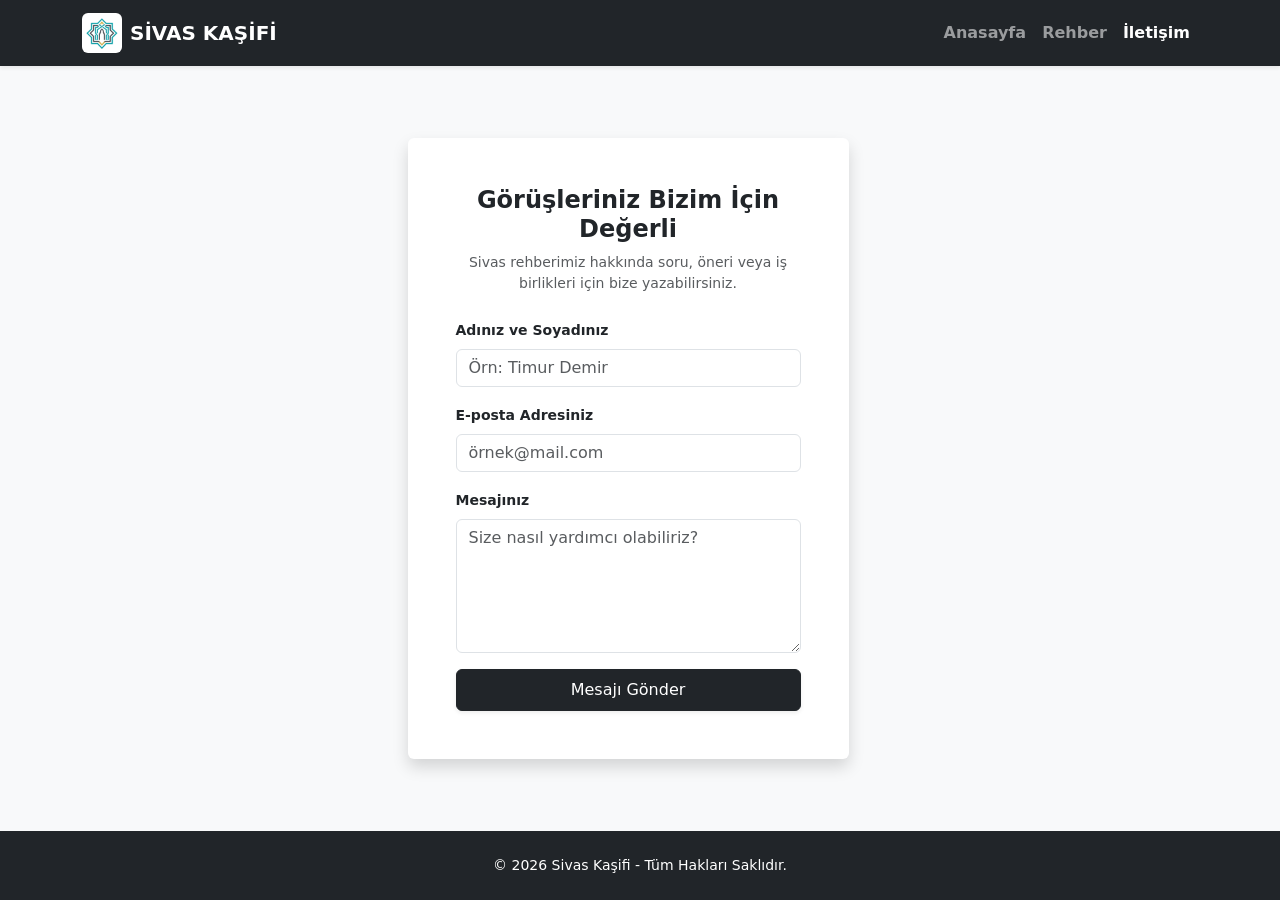
==== iletisim.html @ 49278c1f "Project infrastructure has been created." ====
<!DOCTYPE html>
<html lang="tr">
<head>
    <meta charset="UTF-8">
    <meta name="viewport" content="width=device-width, initial-scale=1.0">
    <title>Bize Ulaşın | Sivas Kaşifi</title>
    <link rel="icon" href="images/logo.png" type="image/png" >
    <link href="https://cdn.jsdelivr.net/npm/bootstrap@5.3.0/dist/css/bootstrap.min.css" rel="stylesheet">
    <link rel="stylesheet" href="assets/css/style.css">
</head>
<body class="d-flex flex-column min-vh-100 bg-light">

    <nav class="navbar navbar-expand-lg navbar-dark bg-dark sticky-top shadow-sm">
        <div class="container">
            <a class="navbar-brand d-flex align-items-center fw-bold" href="index.html">
                <img src="images/logo.png" alt="Sivas Kaşifi Logo" width="40" height="40" class="d-inline-block align-top bg-white p-1 rounded me-2">
                <span>SİVAS KAŞİFİ</span>
            </a>
            <button class="navbar-toggler" border-0 shadow-none type="button" data-bs-toggle="collapse" data-bs-target="#navbarNav">
                <span class="navbar-toggler-icon"></span>
            </button>
            <div class="collapse navbar-collapse" id="navbarNav">
                <ul class="navbar-nav ms-auto fw-bold">
                    <li class="nav-item"><a class="nav-link" href="index.html">Anasayfa</a></li>
                    <li class="nav-item"><a class="nav-link" href="rehber.html">Rehber</a></li>
                    <li class="nav-item"><a class="nav-link active" href="iletisim.html">İletişim</a></li>
                </ul>
            </div>
        </div>
    </nav>

    <main class="container py-5 flex-grow-1 d-flex align-items-center">
        <div class="row justify-content-center w-100">
            <div class="col-md-7 col-lg-5">
                <div class="p-5 bg-white border-0 shadow rounded">
                    
                    <div class="text-center mb-4">
                        <h2 class="h4 fw-bold text-dark">Görüşleriniz Bizim İçin Değerli</h2>
                        <p class="text-muted small">Sivas rehberimiz hakkında soru, öneri veya iş birlikleri için bize yazabilirsiniz.</p>
                    </div>

                    <form>
                        <div class="mb-3">
                            <label class="form-label small fw-bold">Adınız ve Soyadınız</label>
                            <input type="text" class="form-control" placeholder="Örn: Timur Demir">
                        </div>
                        <div class="mb-3">
                            <label class="form-label small fw-bold">E-posta Adresiniz</label>
                            <input type="email" class="form-control" placeholder="örnek@mail.com">
                        </div>
                        <div class="mb-3">
                            <label class="form-label small fw-bold">Mesajınız</label>
                            <textarea class="form-control" rows="5" placeholder="Size nasıl yardımcı olabiliriz?"></textarea>
                        </div>
                        <button type="submit" class="btn btn-dark w-100 py-2 shadow-sm">Mesajı Gönder</button>
                    </form>

                </div>
            </div>
        </div>
    </main>

    <footer class="mt-auto py-4 bg-dark text-white text-center">
        <div class="container">
            <p class="mb-0 small">© 2026 Sivas Kaşifi - Tüm Hakları Saklıdır.</p>
        </div>
    </footer>

    <script src="https://code.jquery.com/jquery-3.7.1.min.js"></script>
    <script src="https://cdn.jsdelivr.net/npm/bootstrap@5.3.0/dist/js/bootstrap.bundle.min.js"></script>
    <script src="assets/js/main.js"></script>
</body>
</html>
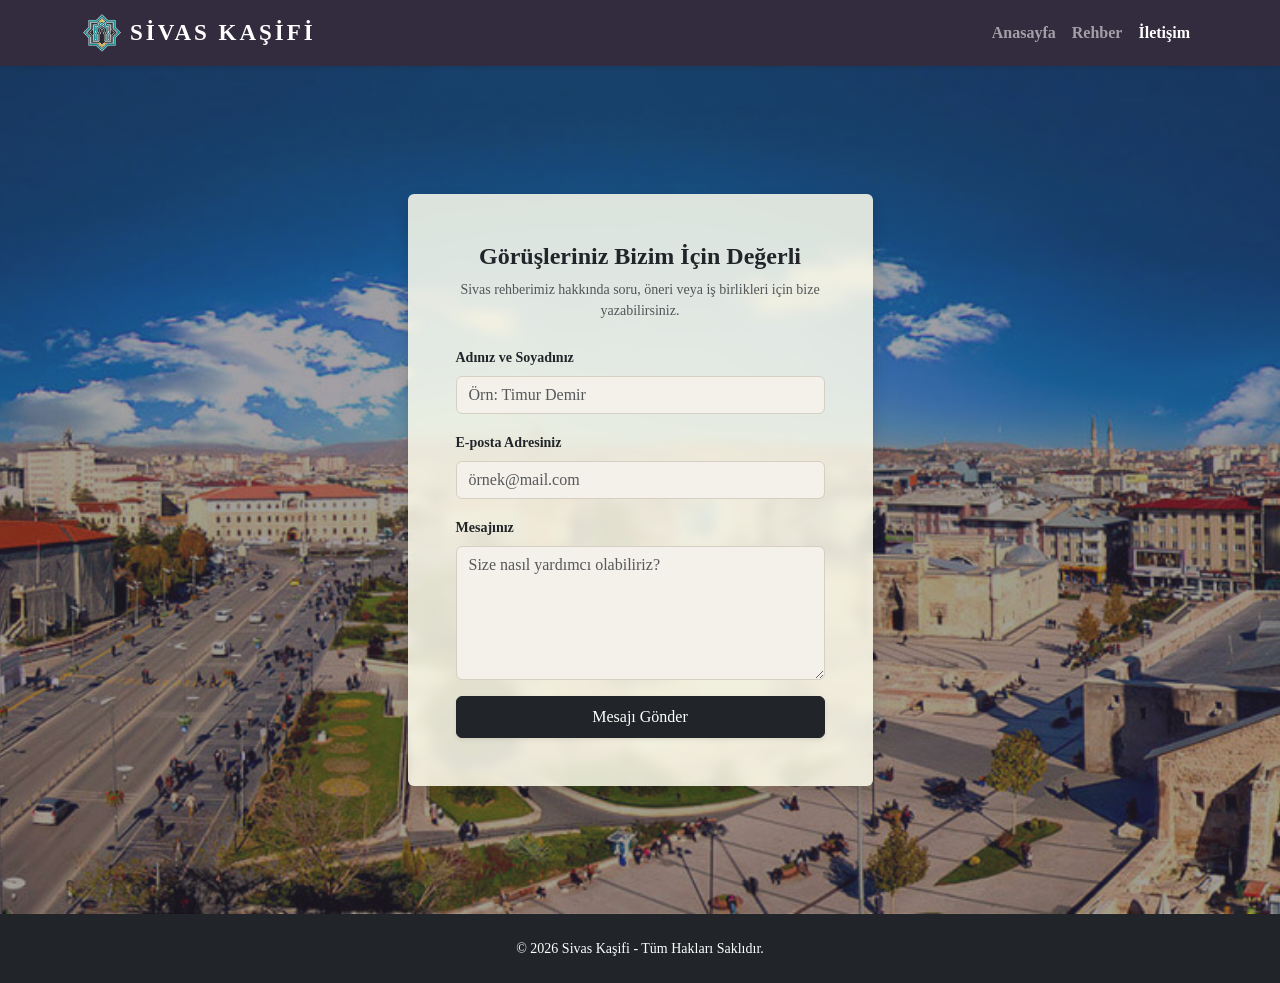
==== commit f7ba9870: "Improve site design and CSS" ====
--- a/iletisim.html
+++ b/iletisim.html
@@ -1,22 +1,26 @@
 <!DOCTYPE html>
 <html lang="tr">
+
 <head>
     <meta charset="UTF-8">
     <meta name="viewport" content="width=device-width, initial-scale=1.0">
     <title>Bize Ulaşın | Sivas Kaşifi</title>
-    <link rel="icon" href="images/logo.png" type="image/png" >
+    <link rel="icon" href="images/logo2.png" type="image/png">
     <link href="https://cdn.jsdelivr.net/npm/bootstrap@5.3.0/dist/css/bootstrap.min.css" rel="stylesheet">
     <link rel="stylesheet" href="assets/css/style.css">
 </head>
-<body class="d-flex flex-column min-vh-100 bg-light">
 
-    <nav class="navbar navbar-expand-lg navbar-dark bg-dark sticky-top shadow-sm">
+<body class="d-flex flex-column min-vh-100">
+
+    <nav class="navbar navbar-expand-lg navbar-dark sticky-top shadow-sm">
         <div class="container">
             <a class="navbar-brand d-flex align-items-center fw-bold" href="index.html">
-                <img src="images/logo.png" alt="Sivas Kaşifi Logo" width="40" height="40" class="d-inline-block align-top bg-white p-1 rounded me-2">
+                <img src="images/logo2.png" alt="Sivas Kaşifi Logo" width="40" height="40"
+                    class="d-inline-block align-top me-2">
                 <span>SİVAS KAŞİFİ</span>
             </a>
-            <button class="navbar-toggler" border-0 shadow-none type="button" data-bs-toggle="collapse" data-bs-target="#navbarNav">
+            <button class="navbar-toggler border-0 shadow-none" type="button" data-bs-toggle="collapse"
+                data-bs-target="#navbarNav">
                 <span class="navbar-toggler-icon"></span>
             </button>
             <div class="collapse navbar-collapse" id="navbarNav">
@@ -29,32 +33,36 @@
         </div>
     </nav>
 
-    <main class="container py-5 flex-grow-1 d-flex align-items-center">
-        <div class="row justify-content-center w-100">
-            <div class="col-md-7 col-lg-5">
-                <div class="p-5 bg-white border-0 shadow rounded">
-                    
-                    <div class="text-center mb-4">
-                        <h2 class="h4 fw-bold text-dark">Görüşleriniz Bizim İçin Değerli</h2>
-                        <p class="text-muted small">Sivas rehberimiz hakkında soru, öneri veya iş birlikleri için bize yazabilirsiniz.</p>
+    <main class="contact-section flex-grow-1 d-flex align-items-center">
+        <div class="container py-5">
+            <div class="row justify-content-center g-0">
+                <div class="col-11 col-sm-9 col-md-7 col-lg-5">
+                    <div class="p-4 p-md-5 border-0 shadow rounded form-card">
+
+                        <div class="text-center mb-4">
+                            <h2 class="h4 fw-bold text-dark">Görüşleriniz Bizim İçin Değerli</h2>
+                            <p class="text-muted small">Sivas rehberimiz hakkında soru, öneri veya iş birlikleri için
+                                bize yazabilirsiniz.</p>
+                        </div>
+
+                        <form>
+                            <div class="mb-3">
+                                <label class="form-label small fw-bold">Adınız ve Soyadınız</label>
+                                <input type="text" class="form-control" placeholder="Örn: Timur Demir">
+                            </div>
+                            <div class="mb-3">
+                                <label class="form-label small fw-bold">E-posta Adresiniz</label>
+                                <input type="email" class="form-control" placeholder="örnek@mail.com">
+                            </div>
+                            <div class="mb-3">
+                                <label class="form-label small fw-bold">Mesajınız</label>
+                                <textarea class="form-control" rows="5"
+                                    placeholder="Size nasıl yardımcı olabiliriz?"></textarea>
+                            </div>
+                            <button type="submit" class="btn btn-dark w-100 py-2 shadow-sm">Mesajı Gönder</button>
+                        </form>
+
                     </div>
-
-                    <form>
-                        <div class="mb-3">
-                            <label class="form-label small fw-bold">Adınız ve Soyadınız</label>
-                            <input type="text" class="form-control" placeholder="Örn: Timur Demir">
-                        </div>
-                        <div class="mb-3">
-                            <label class="form-label small fw-bold">E-posta Adresiniz</label>
-                            <input type="email" class="form-control" placeholder="örnek@mail.com">
-                        </div>
-                        <div class="mb-3">
-                            <label class="form-label small fw-bold">Mesajınız</label>
-                            <textarea class="form-control" rows="5" placeholder="Size nasıl yardımcı olabiliriz?"></textarea>
-                        </div>
-                        <button type="submit" class="btn btn-dark w-100 py-2 shadow-sm">Mesajı Gönder</button>
-                    </form>
-
                 </div>
             </div>
         </div>
@@ -70,4 +78,5 @@
     <script src="https://cdn.jsdelivr.net/npm/bootstrap@5.3.0/dist/js/bootstrap.bundle.min.js"></script>
     <script src="assets/js/main.js"></script>
 </body>
+
 </html>
--- a/assets/css/style.css
+++ b/assets/css/style.css
@@ -0,0 +1,340 @@
+.navbar{
+background-color:#332c3e;
+}
+
+.navbar-nav .nav-link:hover{
+color:#f4c542;
+}
+
+.navbar-brand{
+font-family:Cambria,Cochin,Georgia,Times,'Times New Roman',serif;
+font-size:23px;
+letter-spacing:3px;
+}
+
+body{
+background-color:#fffee1;
+font-family:Cambria,Cochin,Georgia,Times,'Times New Roman',serif;
+}
+
+.card-img-top{
+height:260px;
+object-fit:cover;
+}
+
+.card{
+background-color:#fffcf0;
+}
+
+.form-card{
+background-color:rgba(255,254,238,0.85);
+backdrop-filter:blur(6px);
+border-left:5px solid #332c3e;
+}
+
+.contact-section{
+background-image:linear-gradient(rgba(51,44,62,0.45),rgba(51,44,62,0.45)),url("../../images/sivas-iletisim.jpg");
+background-size:cover;
+background-position:center;
+padding:80px 0;
+}
+
+.btn-dark:hover{
+background-color:#4b405a;
+color:#f4c542;
+transition:0.3s;
+}
+
+.form-control{
+background-color:#f4f1ea;
+border:1px solid #d6d0c4;
+transition:0.2s;
+}
+
+.form-control:focus{
+background-color:white;
+border-color:#5fa8a8;
+box-shadow:0 0 5px rgba(95,168,168,0.3);
+}
+
+h1,h2,h3,h4,h5,h6{
+font-family:Georgia,'Times New Roman',Times,serif;
+}
+
+.carousel-img{
+width:100%;
+height:60vh;
+object-fit:cover;
+}
+
+.carousel-caption{
+background-color:rgba(51,44,62,0.65);
+border-radius:10px;
+padding:15px;
+}
+
+@media(max-width:768px){
+
+h1{
+font-size:36px;
+}
+
+.navbar-brand{
+font-size:18px;
+letter-spacing:1px;
+}
+
+.navbar-brand img{
+width:32px;
+height:32px;
+}
+
+.card-img-top{
+height:200px;
+}
+
+.carousel-img{
+height:260px;
+object-fit:cover;
+}
+
+.form-card{
+padding:25px!important;
+}
+
+.contact-section{
+padding:40px 15px;
+}
+}
+
+.rehber-card{
+height:280px!important;
+overflow:hidden;
+border:2px solid #2bb3b3;
+transition:0.3s;
+display:flex!important;
+}
+
+.card h5{
+font-weight:800!important;
+font-size:22px;
+}
+
+.rehber-card .row.g-0{
+width:100%;
+height:100%;
+margin:0;
+}
+
+.rehber-card .col-md-6.p-4{
+display:flex!important;
+flex-direction:column!important;
+height:100%!important;
+justify-content:flex-start!important;
+}
+
+.rehber-card h5{
+font-weight:800!important;
+font-size:20px;
+margin-bottom:0;
+flex-shrink:0;
+}
+
+.rehber-card p.text-muted{
+flex-grow:1!important;
+margin-top:10px!important;
+margin-bottom:10px!important;
+font-size:0.9rem;
+overflow:hidden;
+}
+
+.rehber-card .detay-btn{
+margin-top:auto!important;
+background-color:#332c3e;
+color:white;
+border:none;
+padding:8px 20px;
+transition:0.3s;
+align-self:flex-start;
+}
+
+.rehber-card .detay-btn:hover{
+background-color:#4b405a;
+color:#f4c542;
+}
+
+.rehber-card .col-md-6:last-child{
+height:100%;
+}
+
+.rehber-card img{
+height:100%!important;
+width:100%!important;
+object-fit:cover;
+}
+
+.rehber-card:hover{
+transform:translateY(-5px);
+box-shadow:0 10px 20px rgba(0,0,0,0.15);
+}
+
+@media(max-width:768px){
+
+.rehber-card{
+height:auto!important;
+flex-direction:column!important;
+}
+
+.rehber-card .col-md-6{
+width:100%!important;
+height:auto!important;
+}
+
+.rehber-card img{
+height:220px!important;
+object-fit:cover!important;
+display:block!important;
+}
+
+}
+
+/* ================= DARK THEME (inactive until body gets class="dark-theme") ================= */
+
+body.dark-theme{
+background-color:#1e1b26;
+color:#e6e2f0;
+}
+
+body.dark-theme .navbar{
+background-color:#181522;
+}
+
+body.dark-theme .navbar-nav .nav-link{
+color:#e6e2f0;
+}
+
+body.dark-theme .navbar-nav .nav-link:hover{
+color:#f4c542;
+}
+
+body.dark-theme .card{
+background-color:#262232;
+color:#e6e2f0;
+}
+
+body.dark-theme .form-card{
+background-color:rgba(38,34,50,0.9);
+border-left:5px solid #f4c542;
+}
+
+body.dark-theme .form-control{
+background-color:#2e2940;
+border:1px solid #4a4560;
+color:#ffffff;
+}
+
+body.dark-theme .form-control:focus{
+background-color:#352f4d;
+border-color:#f4c542;
+box-shadow:0 0 5px rgba(244,197,66,0.3);
+}
+
+body.dark-theme .contact-section{
+background-image:
+linear-gradient(rgba(20,18,30,0.7),rgba(20,18,30,0.7)),
+url("../../images/sivas-iletisim.jpg");
+}
+
+body.dark-theme .carousel-caption{
+background-color:rgba(20,18,30,0.75);
+}
+
+body.dark-theme .rehber-card{
+border:2px solid #f4c542;
+background-color:#262232;
+}
+
+body.dark-theme .rehber-card .detay-btn{
+background-color:#f4c542;
+color:#1e1b26;
+}
+
+body.dark-theme .rehber-card .detay-btn:hover{
+background-color:#d4a92f;
+color:white;
+}
+
+body.dark-theme .btn-dark{
+background-color:#2e2940;
+}
+
+body.dark-theme .btn-dark:hover{
+background-color:#f4c542;
+color:#1e1b26;
+}
+
+body.dark-theme .navbar-brand,
+body.dark-theme .nav-link{
+color:#e6e2f0!important;
+}
+
+body.dark-theme .navbar-brand:hover{
+color:#f4c542!important;
+}
+
+body.dark-theme .text-dark{
+color:#e6e2f0!important;
+}
+
+body.dark-theme .text-muted{
+color:#bfb8d6!important;
+}
+
+body.dark-theme .form-label{
+color:#e6e2f0!important;
+}
+body.dark-theme .form-control::placeholder{
+color:#bfb8d6!important;
+opacity:1;
+}
+
+body.dark-theme .form-control{
+color:#ffffff!important;
+}
+
+body.dark-theme textarea::placeholder{
+color:#bfb8d6!important;
+opacity:1;
+}
+
+body.dark-theme .bg-light,
+body.dark-theme .bg-white{
+background-color:#262232!important;
+color:#e6e2f0!important;
+}
+
+body.dark-theme .rounded{
+background-color:#262232!important;
+}
+
+body.dark-theme .modal-content{
+background-color:#262232!important;
+color:#e6e2f0!important;
+}
+
+body.dark-theme .modal-body{
+background-color:#262232!important;
+}
+
+body.dark-theme #modalTitle{
+color:#e6e2f0!important;
+border-color:#4a4560!important;
+}
+
+body.dark-theme #modalDescription{
+color:#bfb8d6!important;
+}
+
+body.dark-theme .btn-close{
+filter:invert(1);
+}
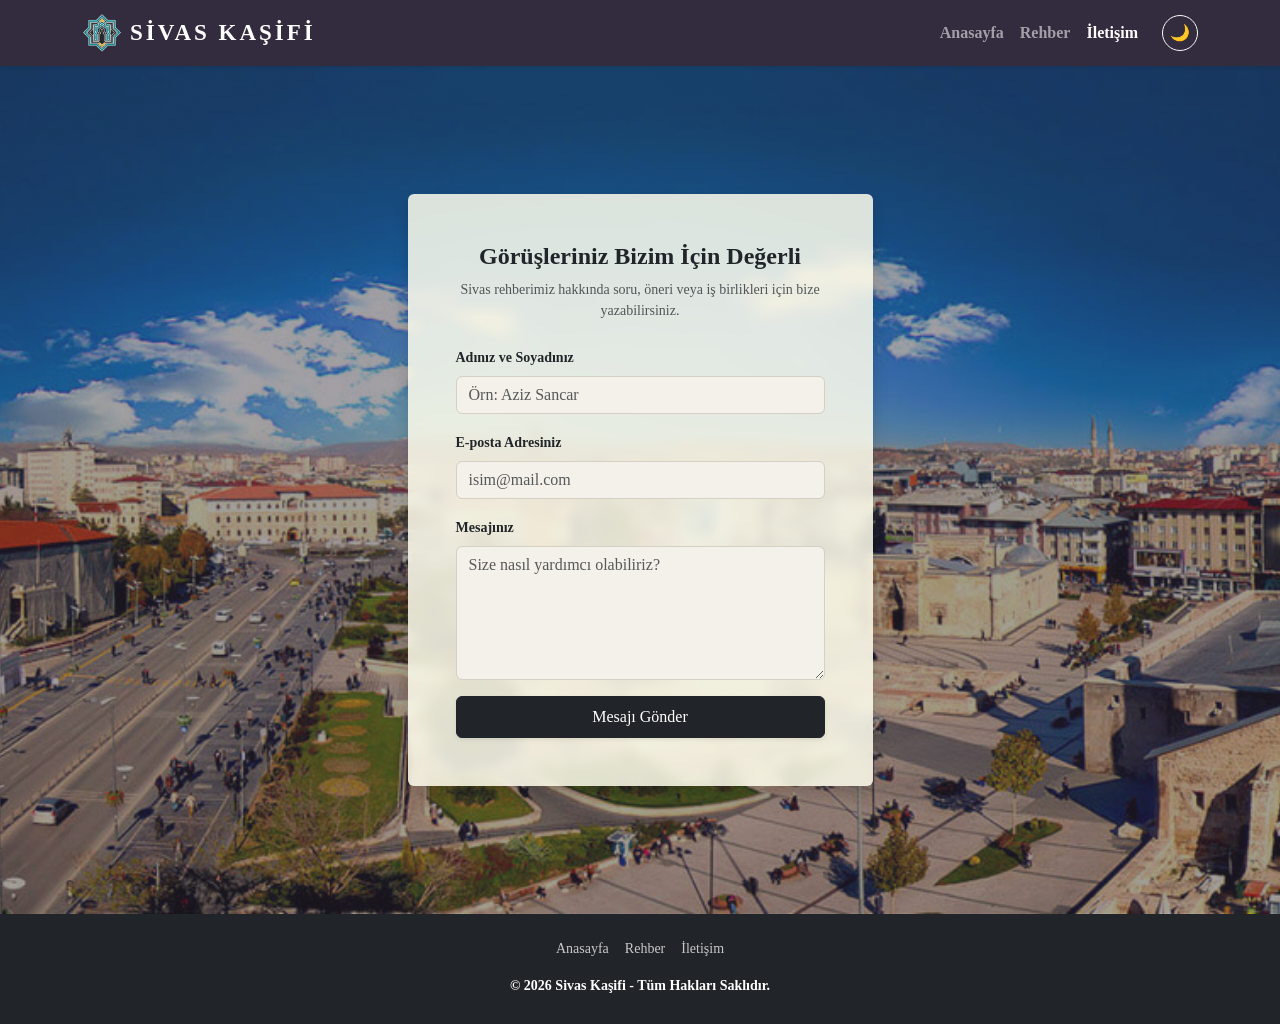
==== commit 17fe88bf: "Implement welcome modal and theme toggle functionality; update navigation links for consistency" ====
--- a/iletisim.html
+++ b/iletisim.html
@@ -24,10 +24,13 @@
                 <span class="navbar-toggler-icon"></span>
             </button>
             <div class="collapse navbar-collapse" id="navbarNav">
-                <ul class="navbar-nav ms-auto fw-bold">
+                <ul class="navbar-nav ms-auto fw-bold align-items-center">
                     <li class="nav-item"><a class="nav-link" href="index.html">Anasayfa</a></li>
                     <li class="nav-item"><a class="nav-link" href="rehber.html">Rehber</a></li>
                     <li class="nav-item"><a class="nav-link active" href="iletisim.html">İletişim</a></li>
+                    <li class="nav-item ms-lg-3 mt-2 mt-lg-0">
+                        <button id="themeToggleBtn" class="btn btn-sm btn-outline-light rounded-circle" title="Gece/Gündüz Modu" style="width: 36px; height: 36px; display:flex; align-items:center; justify-content:center; font-size:16px;">🌙</button>
+                    </li>
                 </ul>
             </div>
         </div>
@@ -45,18 +48,18 @@
                                 bize yazabilirsiniz.</p>
                         </div>
 
-                        <form>
+                        <form id="contactForm" novalidate>
                             <div class="mb-3">
                                 <label class="form-label small fw-bold">Adınız ve Soyadınız</label>
-                                <input type="text" class="form-control" placeholder="Örn: Timur Demir">
+                                <input type="text" id="nameInput" class="form-control" placeholder="Örn: Aziz Sancar">
                             </div>
                             <div class="mb-3">
                                 <label class="form-label small fw-bold">E-posta Adresiniz</label>
-                                <input type="email" class="form-control" placeholder="örnek@mail.com">
+                                <input type="email" id="emailInput" class="form-control" placeholder="isim@mail.com">
                             </div>
                             <div class="mb-3">
                                 <label class="form-label small fw-bold">Mesajınız</label>
-                                <textarea class="form-control" rows="5"
+                                <textarea id="messageInput" class="form-control" rows="5"
                                     placeholder="Size nasıl yardımcı olabiliriz?"></textarea>
                             </div>
                             <button type="submit" class="btn btn-dark w-100 py-2 shadow-sm">Mesajı Gönder</button>
@@ -70,9 +73,30 @@
 
     <footer class="mt-auto py-4 bg-dark text-white text-center">
         <div class="container">
-            <p class="mb-0 small">© 2026 Sivas Kaşifi - Tüm Hakları Saklıdır.</p>
+            <div class="d-flex justify-content-center gap-3 mb-3">
+                <a href="index.html" class="text-white text-decoration-none small opacity-75">Anasayfa</a>
+                <a href="rehber.html" class="text-white text-decoration-none small opacity-75">Rehber</a>
+                <a href="iletisim.html" class="text-white text-decoration-none small opacity-75">İletişim</a>
+            </div>
+            <p class="mb-1 small fw-bold">© 2026 Sivas Kaşifi - Tüm Hakları Saklıdır.</p>
         </div>
     </footer>
+
+    
+    <div class="modal fade" id="alertModal" tabindex="-1" aria-hidden="true">
+        <div class="modal-dialog modal-dialog-centered modal-sm">
+            <div class="modal-content border-0 shadow">
+                <div class="modal-header border-bottom-0 pb-0">
+                    <button type="button" class="btn-close" data-bs-dismiss="modal" aria-label="Kapat"></button>
+                </div>
+                <div class="modal-body text-center pt-0 pb-4 px-4">
+                    <h5 class="fw-bold mb-3" id="alertModalTitle">Uyarı</h5>
+                    <p class="text-muted mb-4" id="alertModalMessage">Mesaj içeriği</p>
+                    <button type="button" class="btn btn-dark w-100 rounded-pill" data-bs-dismiss="modal">Tamam</button>
+                </div>
+            </div>
+        </div>
+    </div>
 
     <script src="https://code.jquery.com/jquery-3.7.1.min.js"></script>
     <script src="https://cdn.jsdelivr.net/npm/bootstrap@5.3.0/dist/js/bootstrap.bundle.min.js"></script>
--- a/assets/css/style.css
+++ b/assets/css/style.css
@@ -185,7 +185,8 @@
 flex-direction:column!important;
 }
 
-.rehber-card .col-md-6{
+.rehber-card .col-md-6,
+.rehber-card .col-md-6.p-4{
 width:100%!important;
 height:auto!important;
 }
@@ -198,7 +199,7 @@
 
 }
 
-/* ================= DARK THEME (inactive until body gets class="dark-theme") ================= */
+
 
 body.dark-theme{
 background-color:#1e1b26;
@@ -278,7 +279,8 @@
 color:#e6e2f0!important;
 }
 
-body.dark-theme .navbar-brand:hover{
+body.dark-theme .navbar-brand:hover,
+body.dark-theme .nav-link:hover{
 color:#f4c542!important;
 }
 
